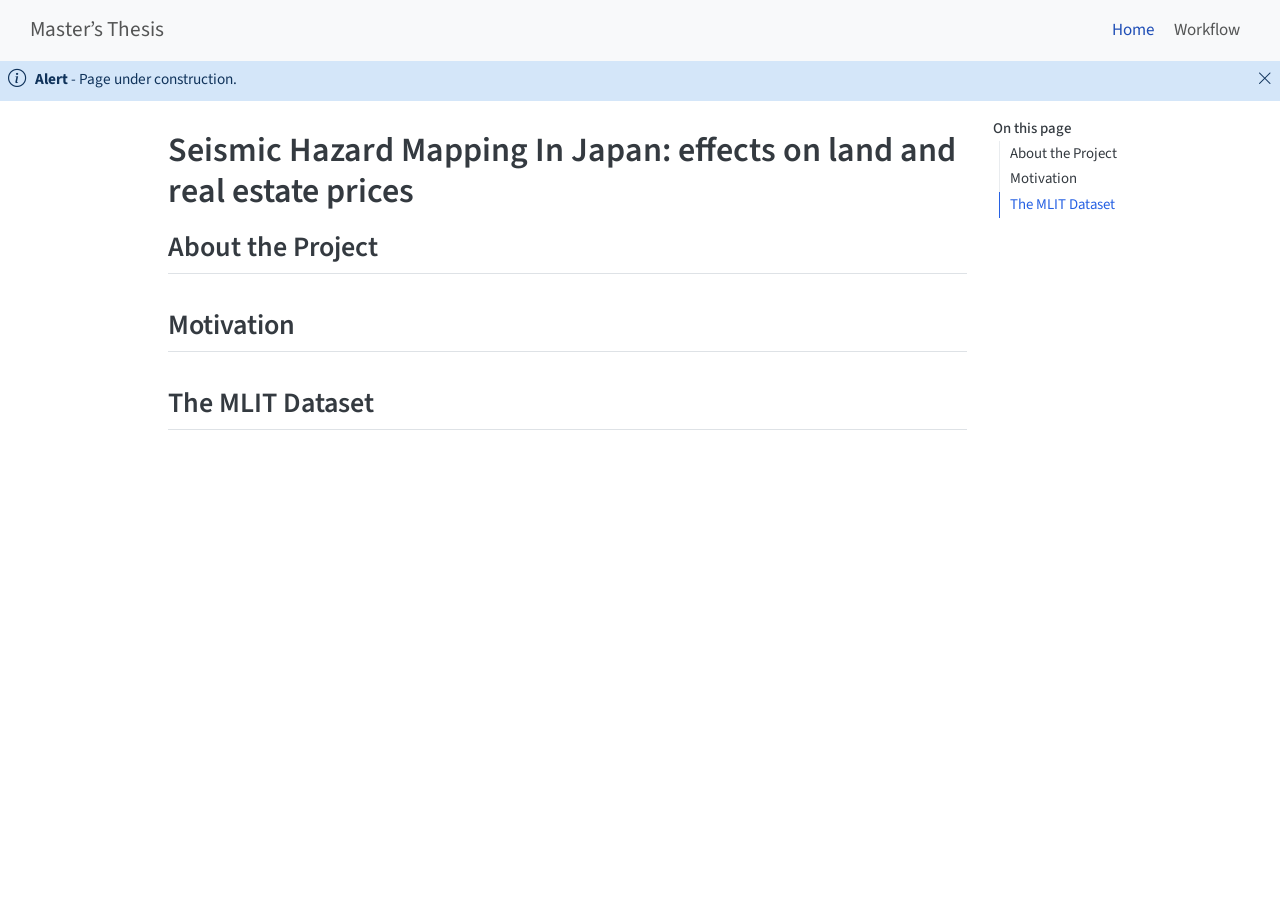
==== docs/index.html @ 81abc496 "Adding website content" ====
<!DOCTYPE html>
<html xmlns="http://www.w3.org/1999/xhtml" lang="en" xml:lang="en"><head>

<meta charset="utf-8">
<meta name="generator" content="quarto-1.8.26">

<meta name="viewport" content="width=device-width, initial-scale=1.0, user-scalable=yes">


<title>Seismic Hazard Mapping In Japan: effects on land and real estate prices – Master’s Thesis</title>
<style>
code{white-space: pre-wrap;}
span.smallcaps{font-variant: small-caps;}
div.columns{display: flex; gap: min(4vw, 1.5em);}
div.column{flex: auto; overflow-x: auto;}
div.hanging-indent{margin-left: 1.5em; text-indent: -1.5em;}
ul.task-list{list-style: none;}
ul.task-list li input[type="checkbox"] {
  width: 0.8em;
  margin: 0 0.8em 0.2em -1em; /* quarto-specific, see https://github.com/quarto-dev/quarto-cli/issues/4556 */ 
  vertical-align: middle;
}
</style>


<script src="site_libs/quarto-nav/quarto-nav.js"></script>
<script src="site_libs/quarto-nav/headroom.min.js"></script>
<script src="site_libs/clipboard/clipboard.min.js"></script>
<script src="site_libs/quarto-html/quarto.js" type="module"></script>
<script src="site_libs/quarto-html/tabsets/tabsets.js" type="module"></script>
<script src="site_libs/quarto-html/axe/axe-check.js" type="module"></script>
<script src="site_libs/quarto-html/popper.min.js"></script>
<script src="site_libs/quarto-html/tippy.umd.min.js"></script>
<script src="site_libs/quarto-html/anchor.min.js"></script>
<link href="site_libs/quarto-html/tippy.css" rel="stylesheet">
<link href="site_libs/quarto-html/quarto-syntax-highlighting-587c61ba64f3a5504c4d52d930310e48.css" rel="stylesheet" id="quarto-text-highlighting-styles">
<script src="site_libs/bootstrap/bootstrap.min.js"></script>
<link href="site_libs/bootstrap/bootstrap-icons.css" rel="stylesheet">
<link href="site_libs/bootstrap/bootstrap-5b4ad623e5705c0698d39aec6f10cf02.min.css" rel="stylesheet" append-hash="true" id="quarto-bootstrap" data-mode="light">
<script id="quarto-search-options" type="application/json">{
  "language": {
    "search-no-results-text": "No results",
    "search-matching-documents-text": "matching documents",
    "search-copy-link-title": "Copy link to search",
    "search-hide-matches-text": "Hide additional matches",
    "search-more-match-text": "more match in this document",
    "search-more-matches-text": "more matches in this document",
    "search-clear-button-title": "Clear",
    "search-text-placeholder": "",
    "search-detached-cancel-button-title": "Cancel",
    "search-submit-button-title": "Submit",
    "search-label": "Search"
  }
}</script>


<link rel="stylesheet" href="styles.css">
</head>

<body class="nav-fixed quarto-light">

<div id="quarto-search-results"></div>
  <header id="quarto-header" class="headroom fixed-top">
    <nav class="navbar navbar-expand-lg " data-bs-theme="dark">
      <div class="navbar-container container-fluid">
      <div class="navbar-brand-container mx-auto">
    <a class="navbar-brand" href="./index.html">
    <span class="navbar-title">Master’s Thesis</span>
    </a>
  </div>
          <button class="navbar-toggler" type="button" data-bs-toggle="collapse" data-bs-target="#navbarCollapse" aria-controls="navbarCollapse" role="menu" aria-expanded="false" aria-label="Toggle navigation" onclick="if (window.quartoToggleHeadroom) { window.quartoToggleHeadroom(); }">
  <span class="navbar-toggler-icon"></span>
</button>
          <div class="collapse navbar-collapse" id="navbarCollapse">
            <ul class="navbar-nav navbar-nav-scroll ms-auto">
  <li class="nav-item">
    <a class="nav-link active" href="./index.html" aria-current="page"> 
<span class="menu-text">Home</span></a>
  </li>  
  <li class="nav-item">
    <a class="nav-link" href="./workflow.html"> 
<span class="menu-text">Workflow</span></a>
  </li>  
</ul>
          </div> <!-- /navcollapse -->
            <div class="quarto-navbar-tools">
</div>
      </div> <!-- /container-fluid -->
    </nav>
  <div id="quarto-announcement" data-announcement-id="5572b11570aefa6fc94766cbb35c9c75" class="alert alert-primary hidden"><i class="bi bi-info-circle quarto-announcement-icon"></i><div class="quarto-announcement-content">
<p><strong>Alert</strong> - Page under construction.</p>
</div><i class="bi bi-x-lg quarto-announcement-action"></i></div>
</header>
<!-- content -->
<div id="quarto-content" class="quarto-container page-columns page-rows-contents page-layout-article page-navbar">
<!-- sidebar -->
<!-- margin-sidebar -->
    <div id="quarto-margin-sidebar" class="sidebar margin-sidebar">
        <nav id="TOC" role="doc-toc" class="toc-active">
    <h2 id="toc-title">On this page</h2>
   
  <ul>
  <li><a href="#about-the-project" id="toc-about-the-project" class="nav-link active" data-scroll-target="#about-the-project">About the Project</a></li>
  <li><a href="#motivation" id="toc-motivation" class="nav-link" data-scroll-target="#motivation">Motivation</a></li>
  <li><a href="#the-mlit-dataset" id="toc-the-mlit-dataset" class="nav-link" data-scroll-target="#the-mlit-dataset">The MLIT Dataset</a></li>
  </ul>
</nav>
    </div>
<!-- main -->
<main class="content" id="quarto-document-content">

<header id="title-block-header" class="quarto-title-block default">
<div class="quarto-title">
<h1 class="title">Seismic Hazard Mapping In Japan: effects on land and real estate prices</h1>
</div>



<div class="quarto-title-meta">

    
  
    
  </div>
  


</header>


<section id="about-the-project" class="level2">
<h2 class="anchored" data-anchor-id="about-the-project">About the Project</h2>
</section>
<section id="motivation" class="level2">
<h2 class="anchored" data-anchor-id="motivation">Motivation</h2>
</section>
<section id="the-mlit-dataset" class="level2">
<h2 class="anchored" data-anchor-id="the-mlit-dataset">The MLIT Dataset</h2>


</section>

</main> <!-- /main -->
<script id="quarto-html-after-body" type="application/javascript">
  window.document.addEventListener("DOMContentLoaded", function (event) {
    const icon = "";
    const anchorJS = new window.AnchorJS();
    anchorJS.options = {
      placement: 'right',
      icon: icon
    };
    anchorJS.add('.anchored');
    const isCodeAnnotation = (el) => {
      for (const clz of el.classList) {
        if (clz.startsWith('code-annotation-')) {                     
          return true;
        }
      }
      return false;
    }
    const onCopySuccess = function(e) {
      // button target
      const button = e.trigger;
      // don't keep focus
      button.blur();
      // flash "checked"
      button.classList.add('code-copy-button-checked');
      var currentTitle = button.getAttribute("title");
      button.setAttribute("title", "Copied!");
      let tooltip;
      if (window.bootstrap) {
        button.setAttribute("data-bs-toggle", "tooltip");
        button.setAttribute("data-bs-placement", "left");
        button.setAttribute("data-bs-title", "Copied!");
        tooltip = new bootstrap.Tooltip(button, 
          { trigger: "manual", 
            customClass: "code-copy-button-tooltip",
            offset: [0, -8]});
        tooltip.show();    
      }
      setTimeout(function() {
        if (tooltip) {
          tooltip.hide();
          button.removeAttribute("data-bs-title");
          button.removeAttribute("data-bs-toggle");
          button.removeAttribute("data-bs-placement");
        }
        button.setAttribute("title", currentTitle);
        button.classList.remove('code-copy-button-checked');
      }, 1000);
      // clear code selection
      e.clearSelection();
    }
    const getTextToCopy = function(trigger) {
      const outerScaffold = trigger.parentElement.cloneNode(true);
      const codeEl = outerScaffold.querySelector('code');
      for (const childEl of codeEl.children) {
        if (isCodeAnnotation(childEl)) {
          childEl.remove();
        }
      }
      return codeEl.innerText;
    }
    const clipboard = new window.ClipboardJS('.code-copy-button:not([data-in-quarto-modal])', {
      text: getTextToCopy
    });
    clipboard.on('success', onCopySuccess);
    if (window.document.getElementById('quarto-embedded-source-code-modal')) {
      const clipboardModal = new window.ClipboardJS('.code-copy-button[data-in-quarto-modal]', {
        text: getTextToCopy,
        container: window.document.getElementById('quarto-embedded-source-code-modal')
      });
      clipboardModal.on('success', onCopySuccess);
    }
      var localhostRegex = new RegExp(/^(?:http|https):\/\/localhost\:?[0-9]*\//);
      var mailtoRegex = new RegExp(/^mailto:/);
        var filterRegex = new RegExp("https:\/\/anthonyrocher\.github\.io\/master_thesis");
      var isInternal = (href) => {
          return filterRegex.test(href) || localhostRegex.test(href) || mailtoRegex.test(href);
      }
      // Inspect non-navigation links and adorn them if external
     var links = window.document.querySelectorAll('a[href]:not(.nav-link):not(.navbar-brand):not(.toc-action):not(.sidebar-link):not(.sidebar-item-toggle):not(.pagination-link):not(.no-external):not([aria-hidden]):not(.dropdown-item):not(.quarto-navigation-tool):not(.about-link)');
      for (var i=0; i<links.length; i++) {
        const link = links[i];
        if (!isInternal(link.href)) {
          // undo the damage that might have been done by quarto-nav.js in the case of
          // links that we want to consider external
          if (link.dataset.originalHref !== undefined) {
            link.href = link.dataset.originalHref;
          }
        }
      }
    function tippyHover(el, contentFn, onTriggerFn, onUntriggerFn) {
      const config = {
        allowHTML: true,
        maxWidth: 500,
        delay: 100,
        arrow: false,
        appendTo: function(el) {
            return el.parentElement;
        },
        interactive: true,
        interactiveBorder: 10,
        theme: 'quarto',
        placement: 'bottom-start',
      };
      if (contentFn) {
        config.content = contentFn;
      }
      if (onTriggerFn) {
        config.onTrigger = onTriggerFn;
      }
      if (onUntriggerFn) {
        config.onUntrigger = onUntriggerFn;
      }
      window.tippy(el, config); 
    }
    const noterefs = window.document.querySelectorAll('a[role="doc-noteref"]');
    for (var i=0; i<noterefs.length; i++) {
      const ref = noterefs[i];
      tippyHover(ref, function() {
        // use id or data attribute instead here
        let href = ref.getAttribute('data-footnote-href') || ref.getAttribute('href');
        try { href = new URL(href).hash; } catch {}
        const id = href.replace(/^#\/?/, "");
        const note = window.document.getElementById(id);
        if (note) {
          return note.innerHTML;
        } else {
          return "";
        }
      });
    }
    const xrefs = window.document.querySelectorAll('a.quarto-xref');
    const processXRef = (id, note) => {
      // Strip column container classes
      const stripColumnClz = (el) => {
        el.classList.remove("page-full", "page-columns");
        if (el.children) {
          for (const child of el.children) {
            stripColumnClz(child);
          }
        }
      }
      stripColumnClz(note)
      if (id === null || id.startsWith('sec-')) {
        // Special case sections, only their first couple elements
        const container = document.createElement("div");
        if (note.children && note.children.length > 2) {
          container.appendChild(note.children[0].cloneNode(true));
          for (let i = 1; i < note.children.length; i++) {
            const child = note.children[i];
            if (child.tagName === "P" && child.innerText === "") {
              continue;
            } else {
              container.appendChild(child.cloneNode(true));
              break;
            }
          }
          if (window.Quarto?.typesetMath) {
            window.Quarto.typesetMath(container);
          }
          return container.innerHTML
        } else {
          if (window.Quarto?.typesetMath) {
            window.Quarto.typesetMath(note);
          }
          return note.innerHTML;
        }
      } else {
        // Remove any anchor links if they are present
        const anchorLink = note.querySelector('a.anchorjs-link');
        if (anchorLink) {
          anchorLink.remove();
        }
        if (window.Quarto?.typesetMath) {
          window.Quarto.typesetMath(note);
        }
        if (note.classList.contains("callout")) {
          return note.outerHTML;
        } else {
          return note.innerHTML;
        }
      }
    }
    for (var i=0; i<xrefs.length; i++) {
      const xref = xrefs[i];
      tippyHover(xref, undefined, function(instance) {
        instance.disable();
        let url = xref.getAttribute('href');
        let hash = undefined; 
        if (url.startsWith('#')) {
          hash = url;
        } else {
          try { hash = new URL(url).hash; } catch {}
        }
        if (hash) {
          const id = hash.replace(/^#\/?/, "");
          const note = window.document.getElementById(id);
          if (note !== null) {
            try {
              const html = processXRef(id, note.cloneNode(true));
              instance.setContent(html);
            } finally {
              instance.enable();
              instance.show();
            }
          } else {
            // See if we can fetch this
            fetch(url.split('#')[0])
            .then(res => res.text())
            .then(html => {
              const parser = new DOMParser();
              const htmlDoc = parser.parseFromString(html, "text/html");
              const note = htmlDoc.getElementById(id);
              if (note !== null) {
                const html = processXRef(id, note);
                instance.setContent(html);
              } 
            }).finally(() => {
              instance.enable();
              instance.show();
            });
          }
        } else {
          // See if we can fetch a full url (with no hash to target)
          // This is a special case and we should probably do some content thinning / targeting
          fetch(url)
          .then(res => res.text())
          .then(html => {
            const parser = new DOMParser();
            const htmlDoc = parser.parseFromString(html, "text/html");
            const note = htmlDoc.querySelector('main.content');
            if (note !== null) {
              // This should only happen for chapter cross references
              // (since there is no id in the URL)
              // remove the first header
              if (note.children.length > 0 && note.children[0].tagName === "HEADER") {
                note.children[0].remove();
              }
              const html = processXRef(null, note);
              instance.setContent(html);
            } 
          }).finally(() => {
            instance.enable();
            instance.show();
          });
        }
      }, function(instance) {
      });
    }
        let selectedAnnoteEl;
        const selectorForAnnotation = ( cell, annotation) => {
          let cellAttr = 'data-code-cell="' + cell + '"';
          let lineAttr = 'data-code-annotation="' +  annotation + '"';
          const selector = 'span[' + cellAttr + '][' + lineAttr + ']';
          return selector;
        }
        const selectCodeLines = (annoteEl) => {
          const doc = window.document;
          const targetCell = annoteEl.getAttribute("data-target-cell");
          const targetAnnotation = annoteEl.getAttribute("data-target-annotation");
          const annoteSpan = window.document.querySelector(selectorForAnnotation(targetCell, targetAnnotation));
          const lines = annoteSpan.getAttribute("data-code-lines").split(",");
          const lineIds = lines.map((line) => {
            return targetCell + "-" + line;
          })
          let top = null;
          let height = null;
          let parent = null;
          if (lineIds.length > 0) {
              //compute the position of the single el (top and bottom and make a div)
              const el = window.document.getElementById(lineIds[0]);
              top = el.offsetTop;
              height = el.offsetHeight;
              parent = el.parentElement.parentElement;
            if (lineIds.length > 1) {
              const lastEl = window.document.getElementById(lineIds[lineIds.length - 1]);
              const bottom = lastEl.offsetTop + lastEl.offsetHeight;
              height = bottom - top;
            }
            if (top !== null && height !== null && parent !== null) {
              // cook up a div (if necessary) and position it 
              let div = window.document.getElementById("code-annotation-line-highlight");
              if (div === null) {
                div = window.document.createElement("div");
                div.setAttribute("id", "code-annotation-line-highlight");
                div.style.position = 'absolute';
                parent.appendChild(div);
              }
              div.style.top = top - 2 + "px";
              div.style.height = height + 4 + "px";
              div.style.left = 0;
              let gutterDiv = window.document.getElementById("code-annotation-line-highlight-gutter");
              if (gutterDiv === null) {
                gutterDiv = window.document.createElement("div");
                gutterDiv.setAttribute("id", "code-annotation-line-highlight-gutter");
                gutterDiv.style.position = 'absolute';
                const codeCell = window.document.getElementById(targetCell);
                const gutter = codeCell.querySelector('.code-annotation-gutter');
                gutter.appendChild(gutterDiv);
              }
              gutterDiv.style.top = top - 2 + "px";
              gutterDiv.style.height = height + 4 + "px";
            }
            selectedAnnoteEl = annoteEl;
          }
        };
        const unselectCodeLines = () => {
          const elementsIds = ["code-annotation-line-highlight", "code-annotation-line-highlight-gutter"];
          elementsIds.forEach((elId) => {
            const div = window.document.getElementById(elId);
            if (div) {
              div.remove();
            }
          });
          selectedAnnoteEl = undefined;
        };
          // Handle positioning of the toggle
      window.addEventListener(
        "resize",
        throttle(() => {
          elRect = undefined;
          if (selectedAnnoteEl) {
            selectCodeLines(selectedAnnoteEl);
          }
        }, 10)
      );
      function throttle(fn, ms) {
      let throttle = false;
      let timer;
        return (...args) => {
          if(!throttle) { // first call gets through
              fn.apply(this, args);
              throttle = true;
          } else { // all the others get throttled
              if(timer) clearTimeout(timer); // cancel #2
              timer = setTimeout(() => {
                fn.apply(this, args);
                timer = throttle = false;
              }, ms);
          }
        };
      }
        // Attach click handler to the DT
        const annoteDls = window.document.querySelectorAll('dt[data-target-cell]');
        for (const annoteDlNode of annoteDls) {
          annoteDlNode.addEventListener('click', (event) => {
            const clickedEl = event.target;
            if (clickedEl !== selectedAnnoteEl) {
              unselectCodeLines();
              const activeEl = window.document.querySelector('dt[data-target-cell].code-annotation-active');
              if (activeEl) {
                activeEl.classList.remove('code-annotation-active');
              }
              selectCodeLines(clickedEl);
              clickedEl.classList.add('code-annotation-active');
            } else {
              // Unselect the line
              unselectCodeLines();
              clickedEl.classList.remove('code-annotation-active');
            }
          });
        }
    const findCites = (el) => {
      const parentEl = el.parentElement;
      if (parentEl) {
        const cites = parentEl.dataset.cites;
        if (cites) {
          return {
            el,
            cites: cites.split(' ')
          };
        } else {
          return findCites(el.parentElement)
        }
      } else {
        return undefined;
      }
    };
    var bibliorefs = window.document.querySelectorAll('a[role="doc-biblioref"]');
    for (var i=0; i<bibliorefs.length; i++) {
      const ref = bibliorefs[i];
      const citeInfo = findCites(ref);
      if (citeInfo) {
        tippyHover(citeInfo.el, function() {
          var popup = window.document.createElement('div');
          citeInfo.cites.forEach(function(cite) {
            var citeDiv = window.document.createElement('div');
            citeDiv.classList.add('hanging-indent');
            citeDiv.classList.add('csl-entry');
            var biblioDiv = window.document.getElementById('ref-' + cite);
            if (biblioDiv) {
              citeDiv.innerHTML = biblioDiv.innerHTML;
            }
            popup.appendChild(citeDiv);
          });
          return popup.innerHTML;
        });
      }
    }
  });
  </script>
</div> <!-- /content -->




</body></html>
---- docs/site_libs/quarto-html/tippy.css ----
.tippy-box[data-animation=fade][data-state=hidden]{opacity:0}[data-tippy-root]{max-width:calc(100vw - 10px)}.tippy-box{position:relative;background-color:#333;color:#fff;border-radius:4px;font-size:14px;line-height:1.4;white-space:normal;outline:0;transition-property:transform,visibility,opacity}.tippy-box[data-placement^=top]>.tippy-arrow{bottom:0}.tippy-box[data-placement^=top]>.tippy-arrow:before{bottom:-7px;left:0;border-width:8px 8px 0;border-top-color:initial;transform-origin:center top}.tippy-box[data-placement^=bottom]>.tippy-arrow{top:0}.tippy-box[data-placement^=bottom]>.tippy-arrow:before{top:-7px;left:0;border-width:0 8px 8px;border-bottom-color:initial;transform-origin:center bottom}.tippy-box[data-placement^=left]>.tippy-arrow{right:0}.tippy-box[data-placement^=left]>.tippy-arrow:before{border-width:8px 0 8px 8px;border-left-color:initial;right:-7px;transform-origin:center left}.tippy-box[data-placement^=right]>.tippy-arrow{left:0}.tippy-box[data-placement^=right]>.tippy-arrow:before{left:-7px;border-width:8px 8px 8px 0;border-right-color:initial;transform-origin:center right}.tippy-box[data-inertia][data-state=visible]{transition-timing-function:cubic-bezier(.54,1.5,.38,1.11)}.tippy-arrow{width:16px;height:16px;color:#333}.tippy-arrow:before{content:"";position:absolute;border-color:transparent;border-style:solid}.tippy-content{position:relative;padding:5px 9px;z-index:1}
---- docs/site_libs/quarto-html/quarto-syntax-highlighting-587c61ba64f3a5504c4d52d930310e48.css ----
/* quarto syntax highlight colors */
:root {
  --quarto-hl-ot-color: #003B4F;
  --quarto-hl-at-color: #657422;
  --quarto-hl-ss-color: #20794D;
  --quarto-hl-an-color: #5E5E5E;
  --quarto-hl-fu-color: #4758AB;
  --quarto-hl-st-color: #20794D;
  --quarto-hl-cf-color: #003B4F;
  --quarto-hl-op-color: #5E5E5E;
  --quarto-hl-er-color: #AD0000;
  --quarto-hl-bn-color: #AD0000;
  --quarto-hl-al-color: #AD0000;
  --quarto-hl-va-color: #111111;
  --quarto-hl-bu-color: inherit;
  --quarto-hl-ex-color: inherit;
  --quarto-hl-pp-color: #AD0000;
  --quarto-hl-in-color: #5E5E5E;
  --quarto-hl-vs-color: #20794D;
  --quarto-hl-wa-color: #5E5E5E;
  --quarto-hl-do-color: #5E5E5E;
  --quarto-hl-im-color: #00769E;
  --quarto-hl-ch-color: #20794D;
  --quarto-hl-dt-color: #AD0000;
  --quarto-hl-fl-color: #AD0000;
  --quarto-hl-co-color: #5E5E5E;
  --quarto-hl-cv-color: #5E5E5E;
  --quarto-hl-cn-color: #8f5902;
  --quarto-hl-sc-color: #5E5E5E;
  --quarto-hl-dv-color: #AD0000;
  --quarto-hl-kw-color: #003B4F;
}

/* other quarto variables */
:root {
  --quarto-font-monospace: SFMono-Regular, Menlo, Monaco, Consolas, "Liberation Mono", "Courier New", monospace;
}

/* syntax highlight based on Pandoc's rules */
pre > code.sourceCode > span {
  color: #003B4F;
}

code.sourceCode > span {
  color: #003B4F;
}

div.sourceCode,
div.sourceCode pre.sourceCode {
  color: #003B4F;
}

/* Normal */
code span {
  color: #003B4F;
}

/* Alert */
code span.al {
  color: #AD0000;
  font-style: inherit;
}

/* Annotation */
code span.an {
  color: #5E5E5E;
  font-style: inherit;
}

/* Attribute */
code span.at {
  color: #657422;
  font-style: inherit;
}

/* BaseN */
code span.bn {
  color: #AD0000;
  font-style: inherit;
}

/* BuiltIn */
code span.bu {
  font-style: inherit;
}

/* ControlFlow */
code span.cf {
  color: #003B4F;
  font-weight: bold;
  font-style: inherit;
}

/* Char */
code span.ch {
  color: #20794D;
  font-style: inherit;
}

/* Constant */
code span.cn {
  color: #8f5902;
  font-style: inherit;
}

/* Comment */
code span.co {
  color: #5E5E5E;
  font-style: inherit;
}

/* CommentVar */
code span.cv {
  color: #5E5E5E;
  font-style: italic;
}

/* Documentation */
code span.do {
  color: #5E5E5E;
  font-style: italic;
}

/* DataType */
code span.dt {
  color: #AD0000;
  font-style: inherit;
}

/* DecVal */
code span.dv {
  color: #AD0000;
  font-style: inherit;
}

/* Error */
code span.er {
  color: #AD0000;
  font-style: inherit;
}

/* Extension */
code span.ex {
  font-style: inherit;
}

/* Float */
code span.fl {
  color: #AD0000;
  font-style: inherit;
}

/* Function */
code span.fu {
  color: #4758AB;
  font-style: inherit;
}

/* Import */
code span.im {
  color: #00769E;
  font-style: inherit;
}

/* Information */
code span.in {
  color: #5E5E5E;
  font-style: inherit;
}

/* Keyword */
code span.kw {
  color: #003B4F;
  font-weight: bold;
  font-style: inherit;
}

/* Operator */
code span.op {
  color: #5E5E5E;
  font-style: inherit;
}

/* Other */
code span.ot {
  color: #003B4F;
  font-style: inherit;
}

/* Preprocessor */
code span.pp {
  color: #AD0000;
  font-style: inherit;
}

/* SpecialChar */
code span.sc {
  color: #5E5E5E;
  font-style: inherit;
}

/* SpecialString */
code span.ss {
  color: #20794D;
  font-style: inherit;
}

/* String */
code span.st {
  color: #20794D;
  font-style: inherit;
}

/* Variable */
code span.va {
  color: #111111;
  font-style: inherit;
}

/* VerbatimString */
code span.vs {
  color: #20794D;
  font-style: inherit;
}

/* Warning */
code span.wa {
  color: #5E5E5E;
  font-style: italic;
}

.prevent-inlining {
  content: "</";
}

/*# sourceMappingURL=2dce1cc6c82594539e1579de68416b47.css.map */
---- docs/styles.css ----
.alert {
  text-align: center;
}
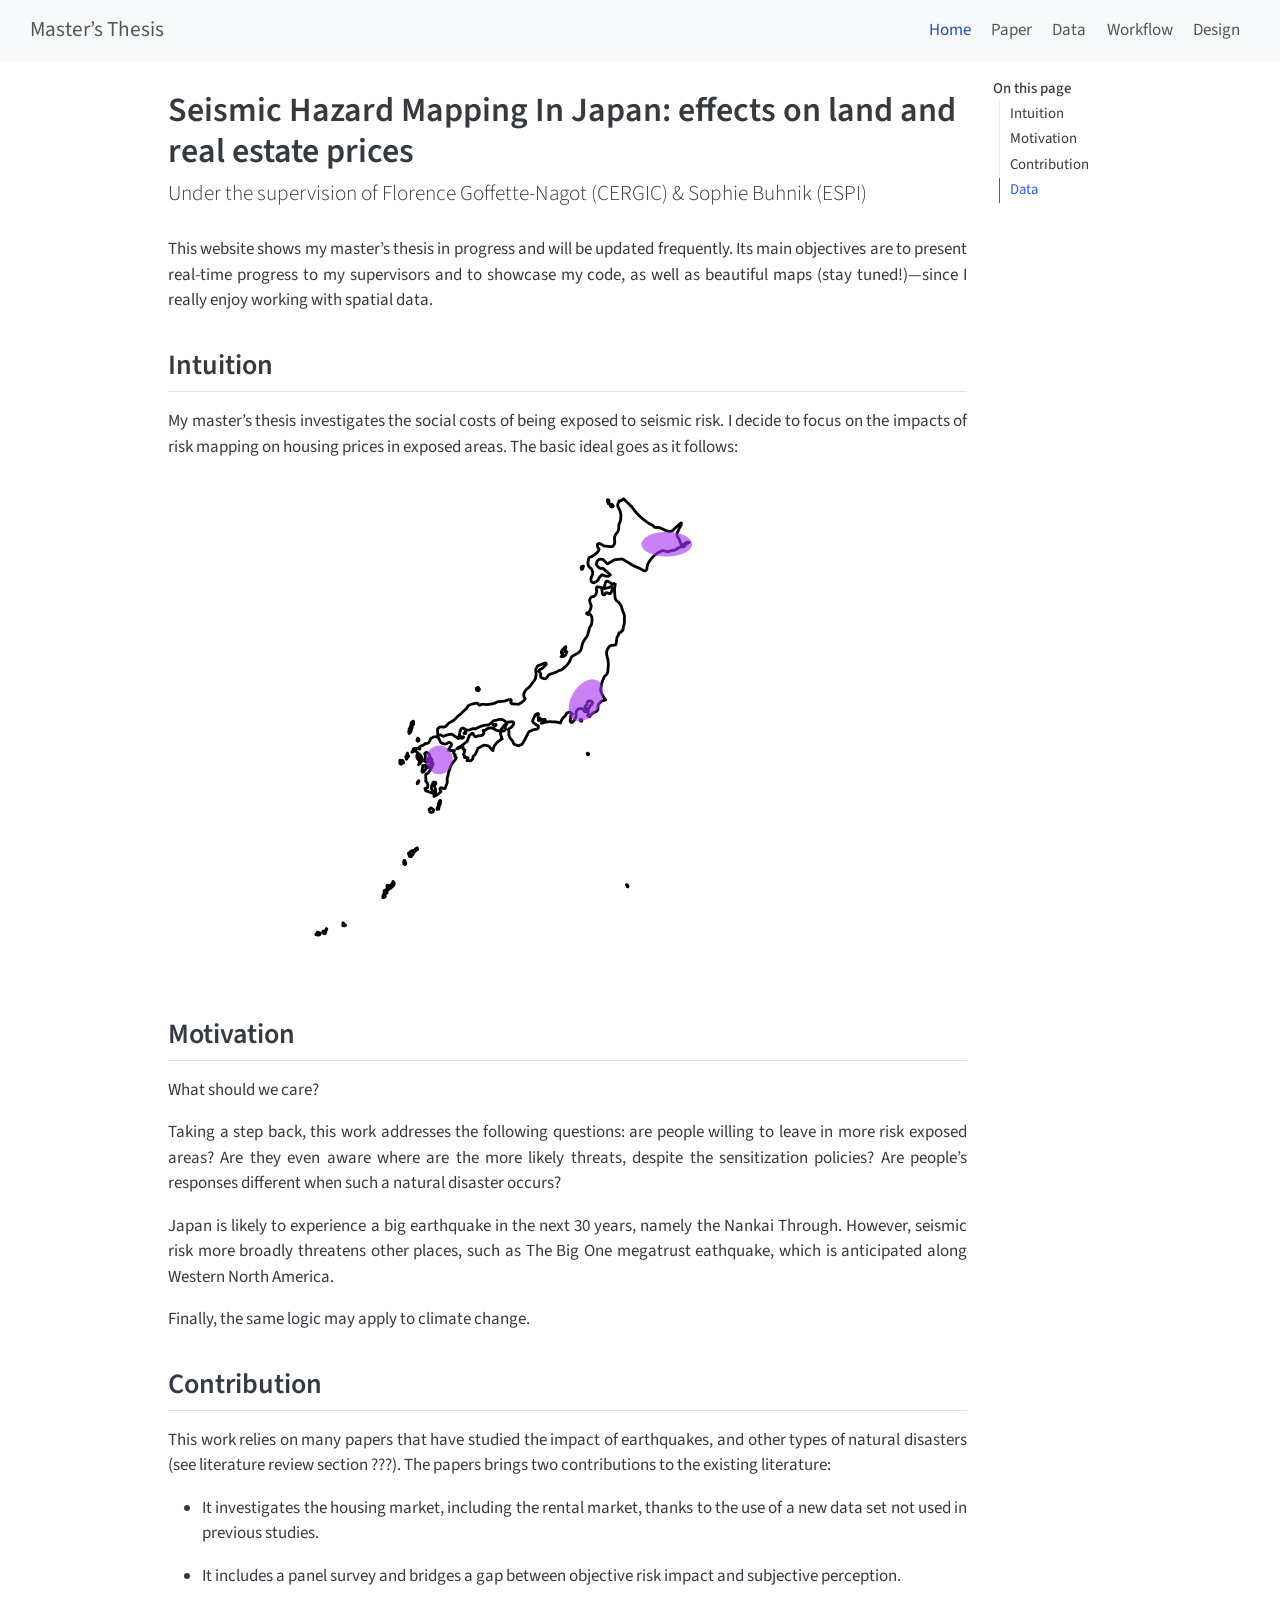
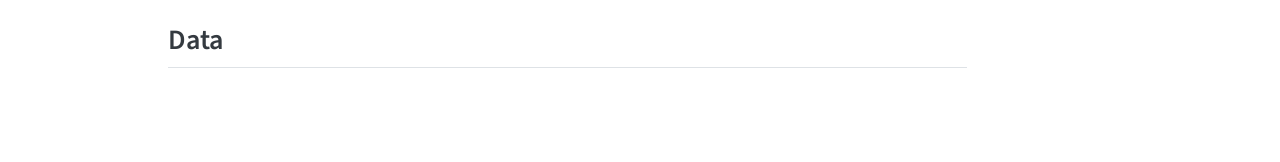
==== commit 01c18c74: "new stuff" ====
--- a/docs/index.html
+++ b/docs/index.html
@@ -78,8 +78,20 @@
 <span class="menu-text">Home</span></a>
   </li>  
   <li class="nav-item">
+    <a class="nav-link" href="./paper.html"> 
+<span class="menu-text">Paper</span></a>
+  </li>  
+  <li class="nav-item">
+    <a class="nav-link" href="./data.html"> 
+<span class="menu-text">Data</span></a>
+  </li>  
+  <li class="nav-item">
     <a class="nav-link" href="./workflow.html"> 
 <span class="menu-text">Workflow</span></a>
+  </li>  
+  <li class="nav-item">
+    <a class="nav-link" href="./design.html"> 
+<span class="menu-text">Design</span></a>
   </li>  
 </ul>
           </div> <!-- /navcollapse -->
@@ -87,9 +99,6 @@
 </div>
       </div> <!-- /container-fluid -->
     </nav>
-  <div id="quarto-announcement" data-announcement-id="5572b11570aefa6fc94766cbb35c9c75" class="alert alert-primary hidden"><i class="bi bi-info-circle quarto-announcement-icon"></i><div class="quarto-announcement-content">
-<p><strong>Alert</strong> - Page under construction.</p>
-</div><i class="bi bi-x-lg quarto-announcement-action"></i></div>
 </header>
 <!-- content -->
 <div id="quarto-content" class="quarto-container page-columns page-rows-contents page-layout-article page-navbar">
@@ -100,9 +109,10 @@
     <h2 id="toc-title">On this page</h2>
    
   <ul>
-  <li><a href="#about-the-project" id="toc-about-the-project" class="nav-link active" data-scroll-target="#about-the-project">About the Project</a></li>
+  <li><a href="#intuition" id="toc-intuition" class="nav-link active" data-scroll-target="#intuition">Intuition</a></li>
   <li><a href="#motivation" id="toc-motivation" class="nav-link" data-scroll-target="#motivation">Motivation</a></li>
-  <li><a href="#the-mlit-dataset" id="toc-the-mlit-dataset" class="nav-link" data-scroll-target="#the-mlit-dataset">The MLIT Dataset</a></li>
+  <li><a href="#contribution" id="toc-contribution" class="nav-link" data-scroll-target="#contribution">Contribution</a></li>
+  <li><a href="#data" id="toc-data" class="nav-link" data-scroll-target="#data">Data</a></li>
   </ul>
 </nav>
     </div>
@@ -112,6 +122,7 @@
 <header id="title-block-header" class="quarto-title-block default">
 <div class="quarto-title">
 <h1 class="title">Seismic Hazard Mapping In Japan: effects on land and real estate prices</h1>
+<p class="subtitle lead">Under the supervision of Florence Goffette-Nagot (CERGIC) &amp; Sophie Buhnik (ESPI)</p>
 </div>
 
 
@@ -128,14 +139,37 @@
 </header>
 
 
-<section id="about-the-project" class="level2">
-<h2 class="anchored" data-anchor-id="about-the-project">About the Project</h2>
+<p>This website shows my master’s thesis in progress and will be updated frequently. Its main objectives are to present real-time progress to my supervisors and to showcase my code, as well as beautiful maps (stay tuned!)—since I really enjoy working with spatial data.</p>
+<section id="intuition" class="level2">
+<h2 class="anchored" data-anchor-id="intuition">Intuition</h2>
+<p>My master’s thesis investigates the social costs of being exposed to seismic risk. I decide to focus on the impacts of risk mapping on housing prices in exposed areas. The basic ideal goes as it follows:</p>
+<div class="cell">
+<div class="cell-output-display">
+<div>
+<figure class="figure">
+<p><img src="index_files/figure-html/unnamed-chunk-1-1.png" class="img-fluid figure-img" width="672"></p>
+</figure>
+</div>
+</div>
+</div>
 </section>
 <section id="motivation" class="level2">
 <h2 class="anchored" data-anchor-id="motivation">Motivation</h2>
+<p>What should we care?</p>
+<p>Taking a step back, this work addresses the following questions: are people willing to leave in more risk exposed areas? Are they even aware where are the more likely threats, despite the sensitization policies? Are people’s responses different when such a natural disaster occurs?</p>
+<p>Japan is likely to experience a big earthquake in the next 30 years, namely the Nankai Through. However, seismic risk more broadly threatens other places, such as The Big One megatrust eathquake, which is anticipated along Western North America.</p>
+<p>Finally, the same logic may apply to climate change.</p>
 </section>
-<section id="the-mlit-dataset" class="level2">
-<h2 class="anchored" data-anchor-id="the-mlit-dataset">The MLIT Dataset</h2>
+<section id="contribution" class="level2">
+<h2 class="anchored" data-anchor-id="contribution">Contribution</h2>
+<p>This work relies on many papers that have studied the impact of earthquakes, and other types of natural disasters (see literature review section ???). The papers brings two contributions to the existing literature:</p>
+<ul>
+<li><p>It investigates the housing market, including the rental market, thanks to the use of a new data set not used in previous studies.</p></li>
+<li><p>It includes a panel survey and bridges a gap between objective risk impact and subjective perception.</p></li>
+</ul>
+</section>
+<section id="data" class="level2">
+<h2 class="anchored" data-anchor-id="data">Data</h2>
 
 
 </section>
@@ -214,7 +248,7 @@
     }
       var localhostRegex = new RegExp(/^(?:http|https):\/\/localhost\:?[0-9]*\//);
       var mailtoRegex = new RegExp(/^mailto:/);
-        var filterRegex = new RegExp("https:\/\/anthonyrocher\.github\.io\/master_thesis");
+        var filterRegex = new RegExp("https:\/\/anthonyrocher\.github\.io\/Master-s-Thesis-Website");
       var isInternal = (href) => {
           return filterRegex.test(href) || localhostRegex.test(href) || mailtoRegex.test(href);
       }
--- a/docs/styles.css
+++ b/docs/styles.css
@@ -1,3 +1,7 @@
+p {
+  text-align: justify
+}
+
 .alert {
   text-align: center;
 }
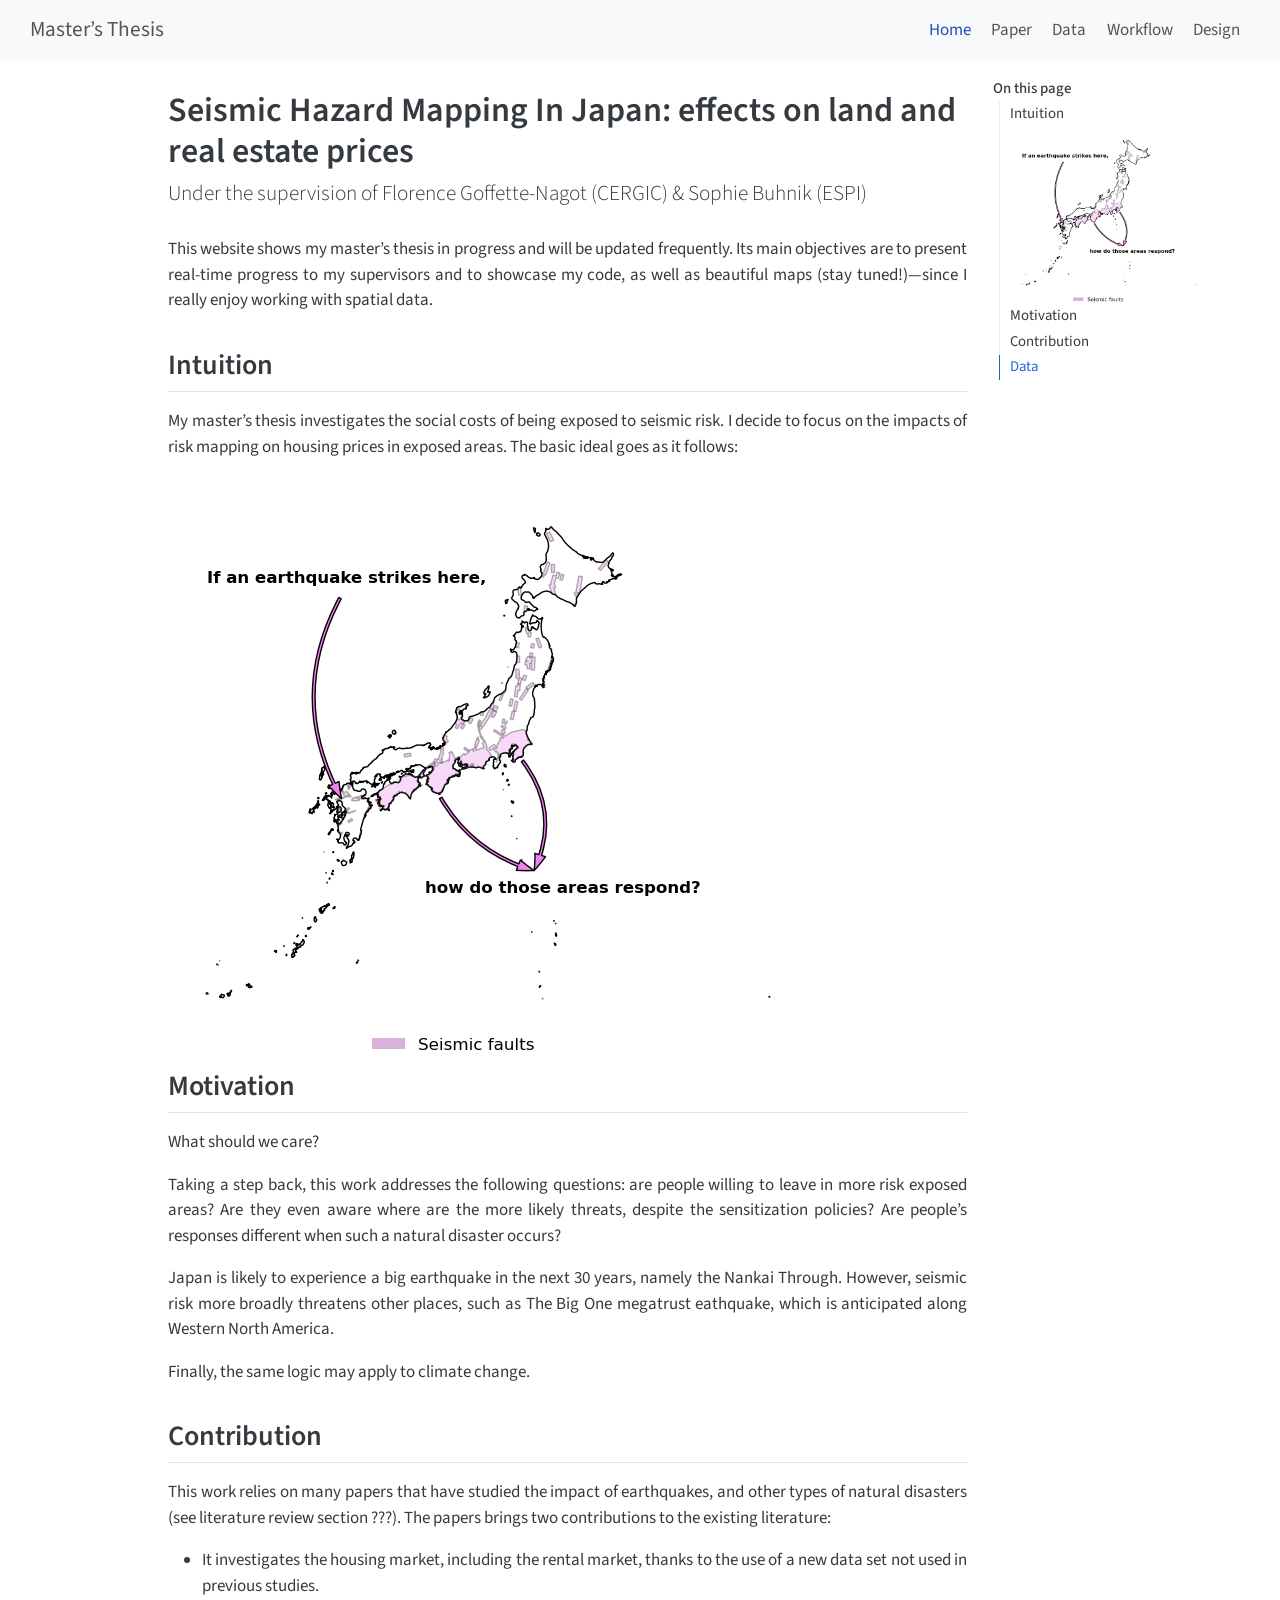
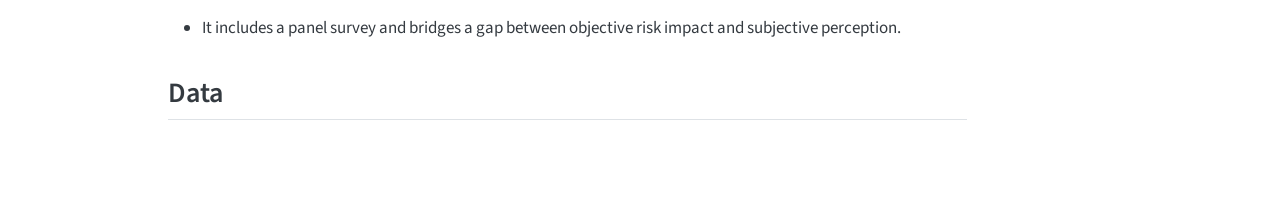
==== commit 50ea1417: "new map" ====
--- a/docs/index.html
+++ b/docs/index.html
@@ -110,7 +110,7 @@
    
   <ul>
   <li><a href="#intuition" id="toc-intuition" class="nav-link active" data-scroll-target="#intuition">Intuition</a></li>
-  <li><a href="#motivation" id="toc-motivation" class="nav-link" data-scroll-target="#motivation">Motivation</a></li>
+  <li><a href="#motivation" id="toc-motivation" class="nav-link" data-scroll-target="#motivation"><img src="images/pshm_2016_within_simplified.png" class="img-fluid">Motivation</a></li>
   <li><a href="#contribution" id="toc-contribution" class="nav-link" data-scroll-target="#contribution">Contribution</a></li>
   <li><a href="#data" id="toc-data" class="nav-link" data-scroll-target="#data">Data</a></li>
   </ul>
@@ -143,18 +143,9 @@
 <section id="intuition" class="level2">
 <h2 class="anchored" data-anchor-id="intuition">Intuition</h2>
 <p>My master’s thesis investigates the social costs of being exposed to seismic risk. I decide to focus on the impacts of risk mapping on housing prices in exposed areas. The basic ideal goes as it follows:</p>
-<div class="cell">
-<div class="cell-output-display">
-<div>
-<figure class="figure">
-<p><img src="index_files/figure-html/unnamed-chunk-1-1.png" class="img-fluid figure-img" width="672"></p>
-</figure>
-</div>
-</div>
-</div>
 </section>
 <section id="motivation" class="level2">
-<h2 class="anchored" data-anchor-id="motivation">Motivation</h2>
+<h2 class="anchored" data-anchor-id="motivation"><img src="images/pshm_2016_within_simplified.png" class="img-fluid">Motivation</h2>
 <p>What should we care?</p>
 <p>Taking a step back, this work addresses the following questions: are people willing to leave in more risk exposed areas? Are they even aware where are the more likely threats, despite the sensitization policies? Are people’s responses different when such a natural disaster occurs?</p>
 <p>Japan is likely to experience a big earthquake in the next 30 years, namely the Nankai Through. However, seismic risk more broadly threatens other places, such as The Big One megatrust eathquake, which is anticipated along Western North America.</p>
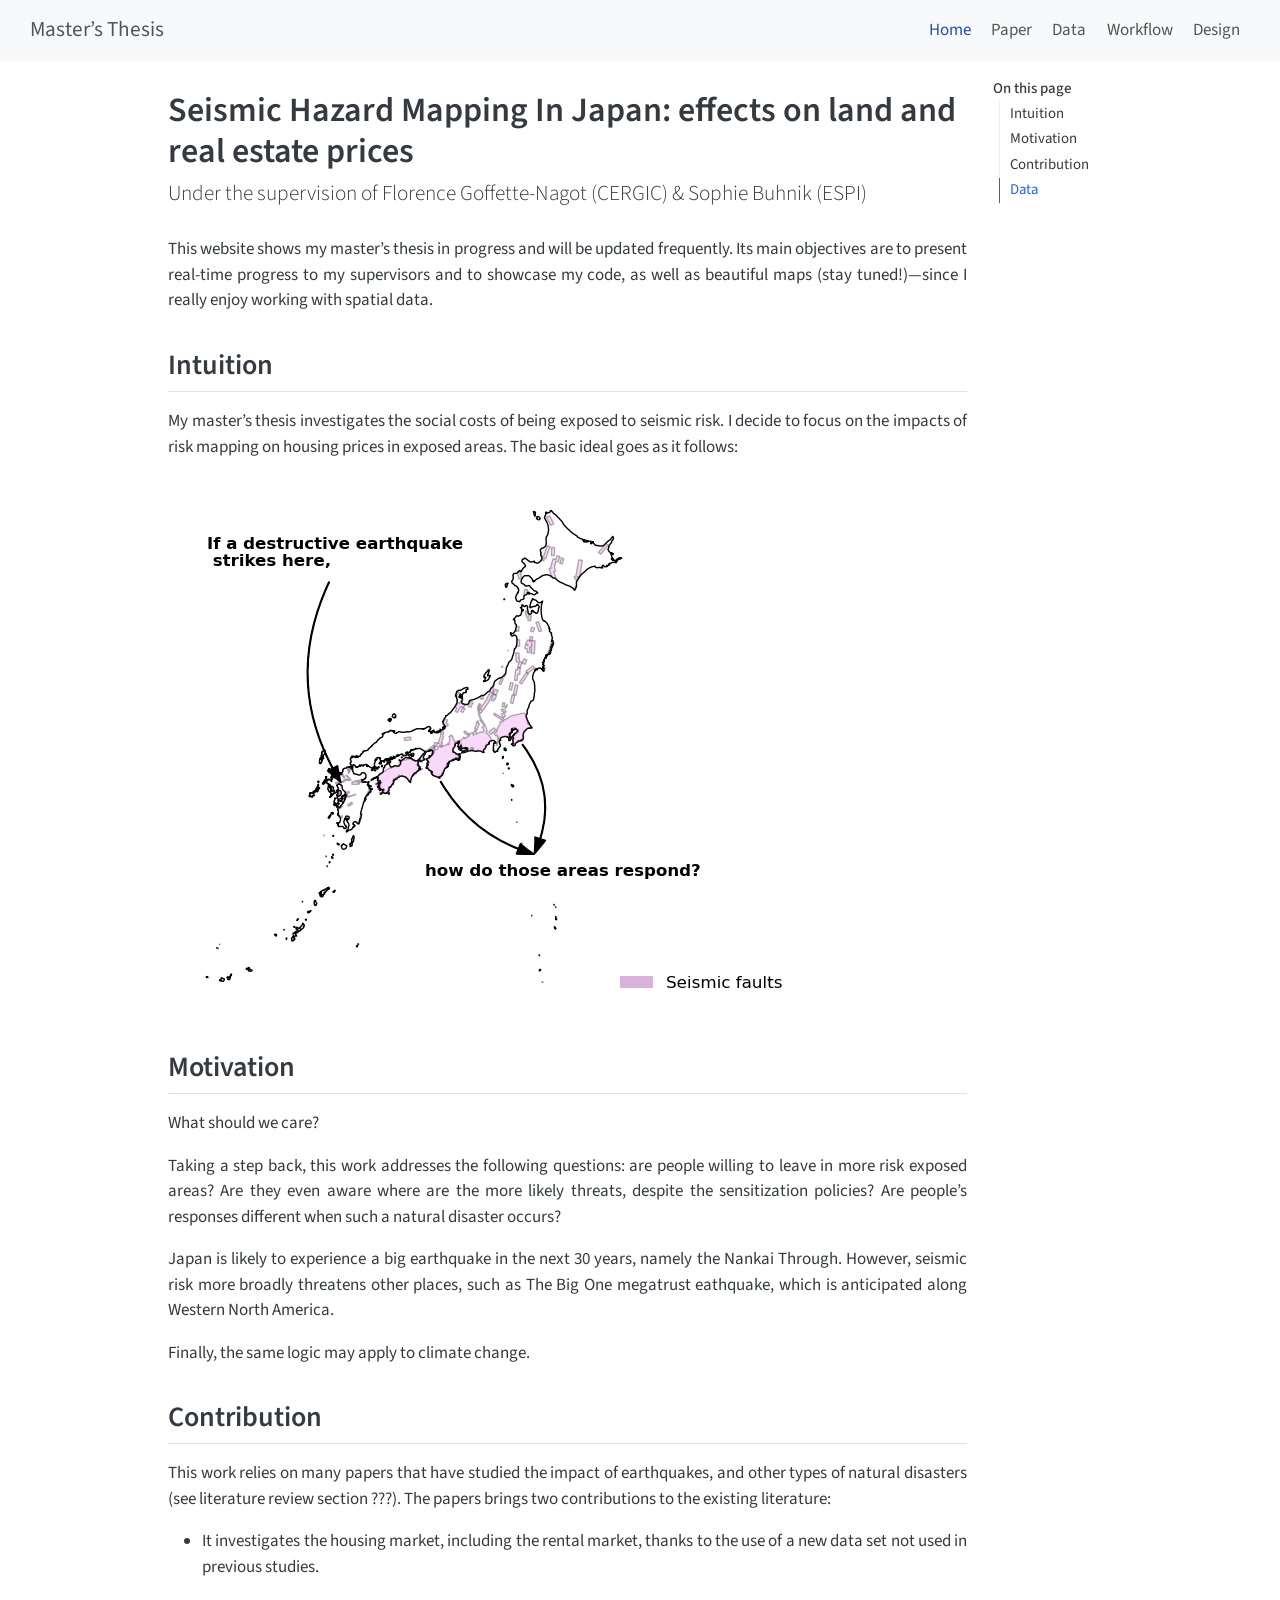
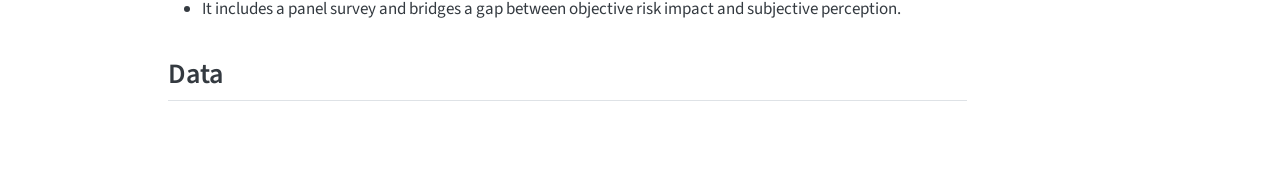
==== commit 501e77da: "new map" ====
--- a/docs/index.html
+++ b/docs/index.html
@@ -110,7 +110,7 @@
    
   <ul>
   <li><a href="#intuition" id="toc-intuition" class="nav-link active" data-scroll-target="#intuition">Intuition</a></li>
-  <li><a href="#motivation" id="toc-motivation" class="nav-link" data-scroll-target="#motivation"><img src="images/pshm_2016_within_simplified.png" class="img-fluid">Motivation</a></li>
+  <li><a href="#motivation" id="toc-motivation" class="nav-link" data-scroll-target="#motivation">Motivation</a></li>
   <li><a href="#contribution" id="toc-contribution" class="nav-link" data-scroll-target="#contribution">Contribution</a></li>
   <li><a href="#data" id="toc-data" class="nav-link" data-scroll-target="#data">Data</a></li>
   </ul>
@@ -143,9 +143,10 @@
 <section id="intuition" class="level2">
 <h2 class="anchored" data-anchor-id="intuition">Intuition</h2>
 <p>My master’s thesis investigates the social costs of being exposed to seismic risk. I decide to focus on the impacts of risk mapping on housing prices in exposed areas. The basic ideal goes as it follows:</p>
+<p><img src="images/pshm_2016_within_simplified_arrows.png" class="img-fluid"></p>
 </section>
 <section id="motivation" class="level2">
-<h2 class="anchored" data-anchor-id="motivation"><img src="images/pshm_2016_within_simplified.png" class="img-fluid">Motivation</h2>
+<h2 class="anchored" data-anchor-id="motivation">Motivation</h2>
 <p>What should we care?</p>
 <p>Taking a step back, this work addresses the following questions: are people willing to leave in more risk exposed areas? Are they even aware where are the more likely threats, despite the sensitization policies? Are people’s responses different when such a natural disaster occurs?</p>
 <p>Japan is likely to experience a big earthquake in the next 30 years, namely the Nankai Through. However, seismic risk more broadly threatens other places, such as The Big One megatrust eathquake, which is anticipated along Western North America.</p>
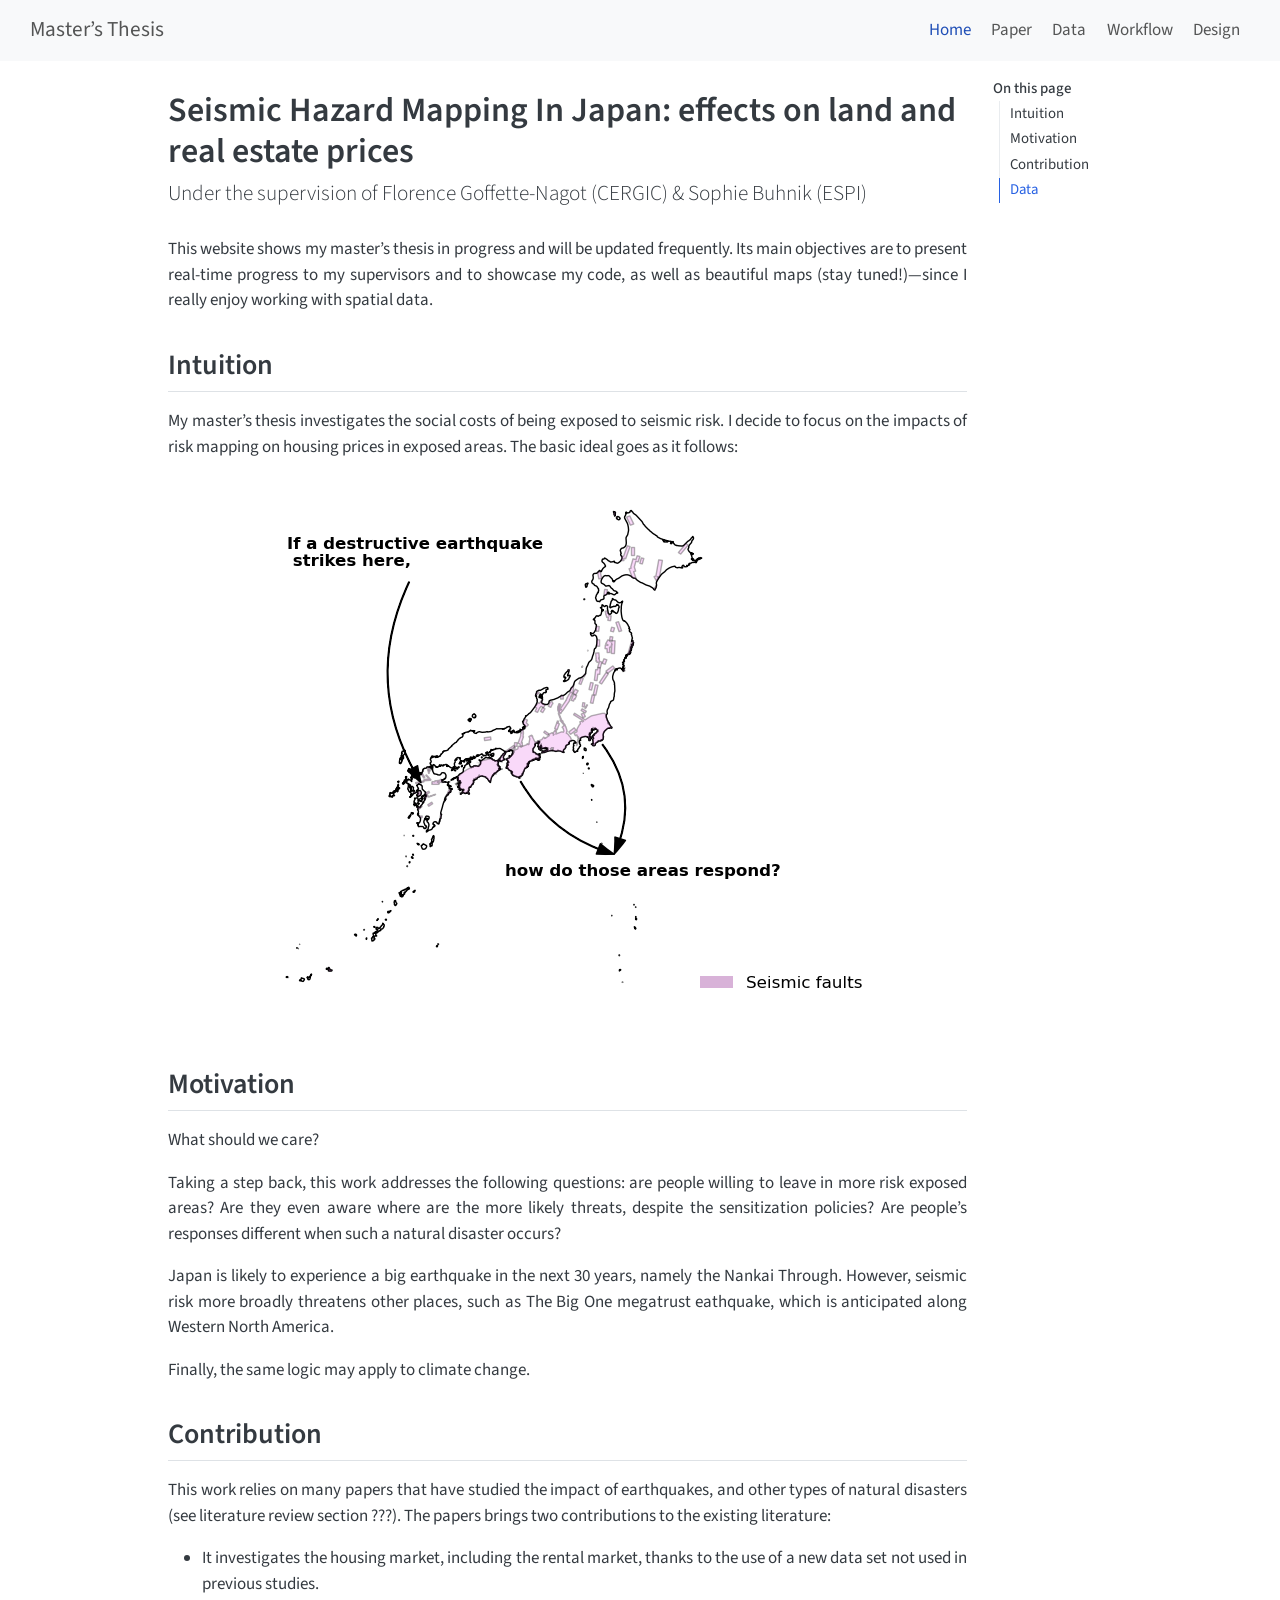
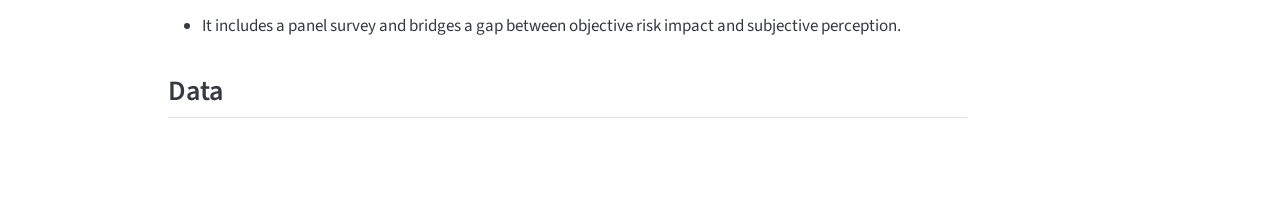
==== commit 1b09a672: "final (I think) map on homepage" ====
--- a/docs/index.html
+++ b/docs/index.html
@@ -143,7 +143,11 @@
 <section id="intuition" class="level2">
 <h2 class="anchored" data-anchor-id="intuition">Intuition</h2>
 <p>My master’s thesis investigates the social costs of being exposed to seismic risk. I decide to focus on the impacts of risk mapping on housing prices in exposed areas. The basic ideal goes as it follows:</p>
-<p><img src="images/pshm_2016_within_simplified_arrows.png" class="img-fluid"></p>
+<div class="quarto-figure quarto-figure-center">
+<figure class="figure">
+<p><img src="images/pshm_2016_within_simplified_arrows.png" class="img-fluid quarto-figure quarto-figure-center figure-img"></p>
+</figure>
+</div>
 </section>
 <section id="motivation" class="level2">
 <h2 class="anchored" data-anchor-id="motivation">Motivation</h2>
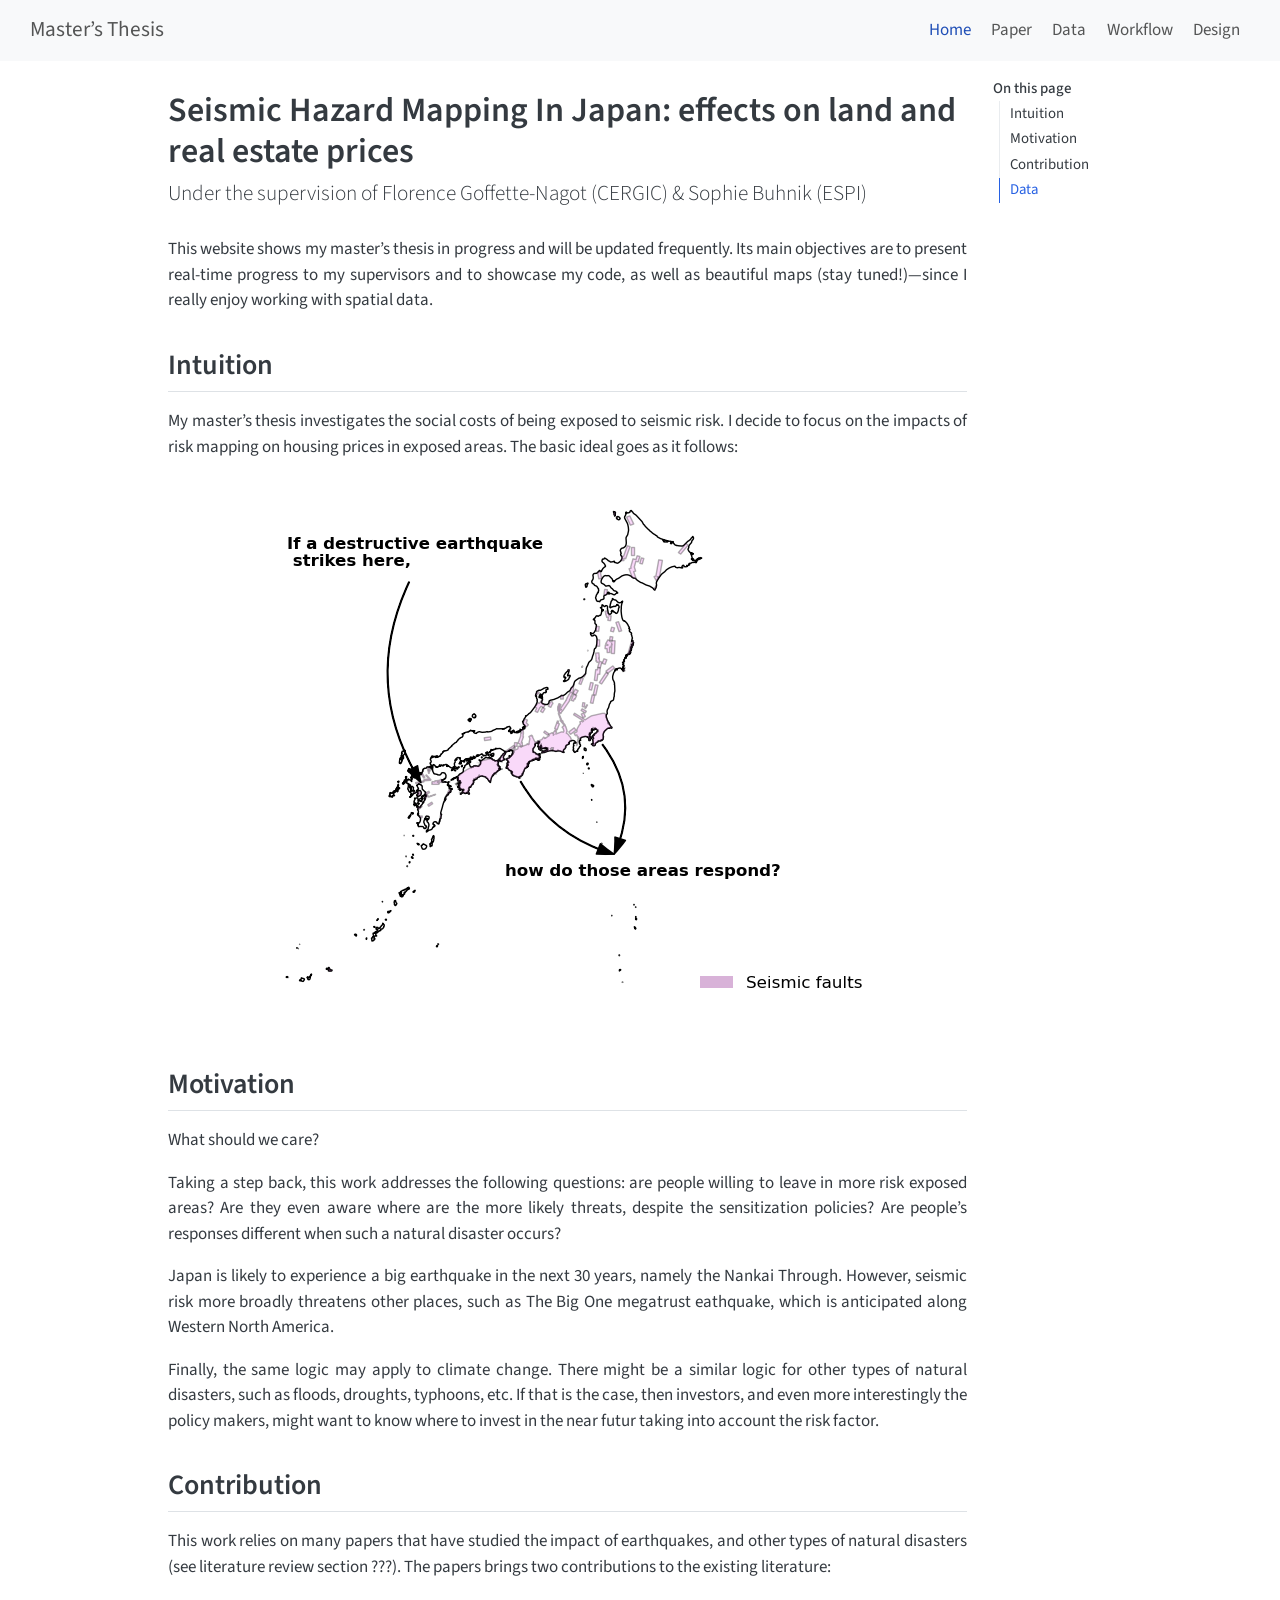
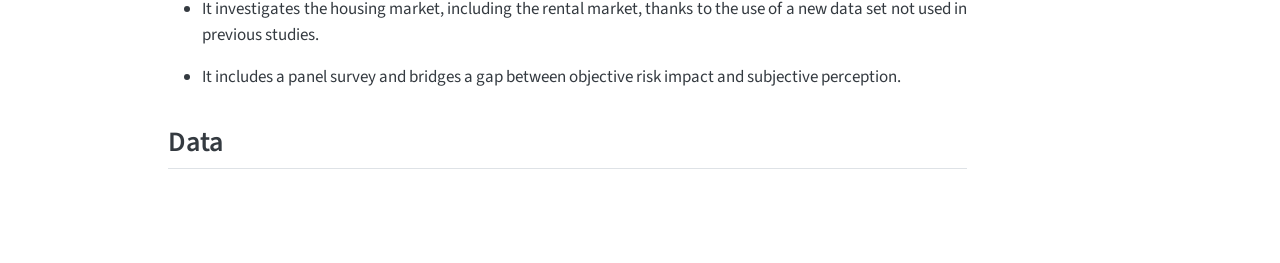
==== commit dbcfb81e: "add text to home page" ====
--- a/docs/index.html
+++ b/docs/index.html
@@ -154,7 +154,7 @@
 <p>What should we care?</p>
 <p>Taking a step back, this work addresses the following questions: are people willing to leave in more risk exposed areas? Are they even aware where are the more likely threats, despite the sensitization policies? Are people’s responses different when such a natural disaster occurs?</p>
 <p>Japan is likely to experience a big earthquake in the next 30 years, namely the Nankai Through. However, seismic risk more broadly threatens other places, such as The Big One megatrust eathquake, which is anticipated along Western North America.</p>
-<p>Finally, the same logic may apply to climate change.</p>
+<p>Finally, the same logic may apply to climate change. There might be a similar logic for other types of natural disasters, such as floods, droughts, typhoons, etc. If that is the case, then investors, and even more interestingly the policy makers, might want to know where to invest in the near futur taking into account the risk factor.</p>
 </section>
 <section id="contribution" class="level2">
 <h2 class="anchored" data-anchor-id="contribution">Contribution</h2>
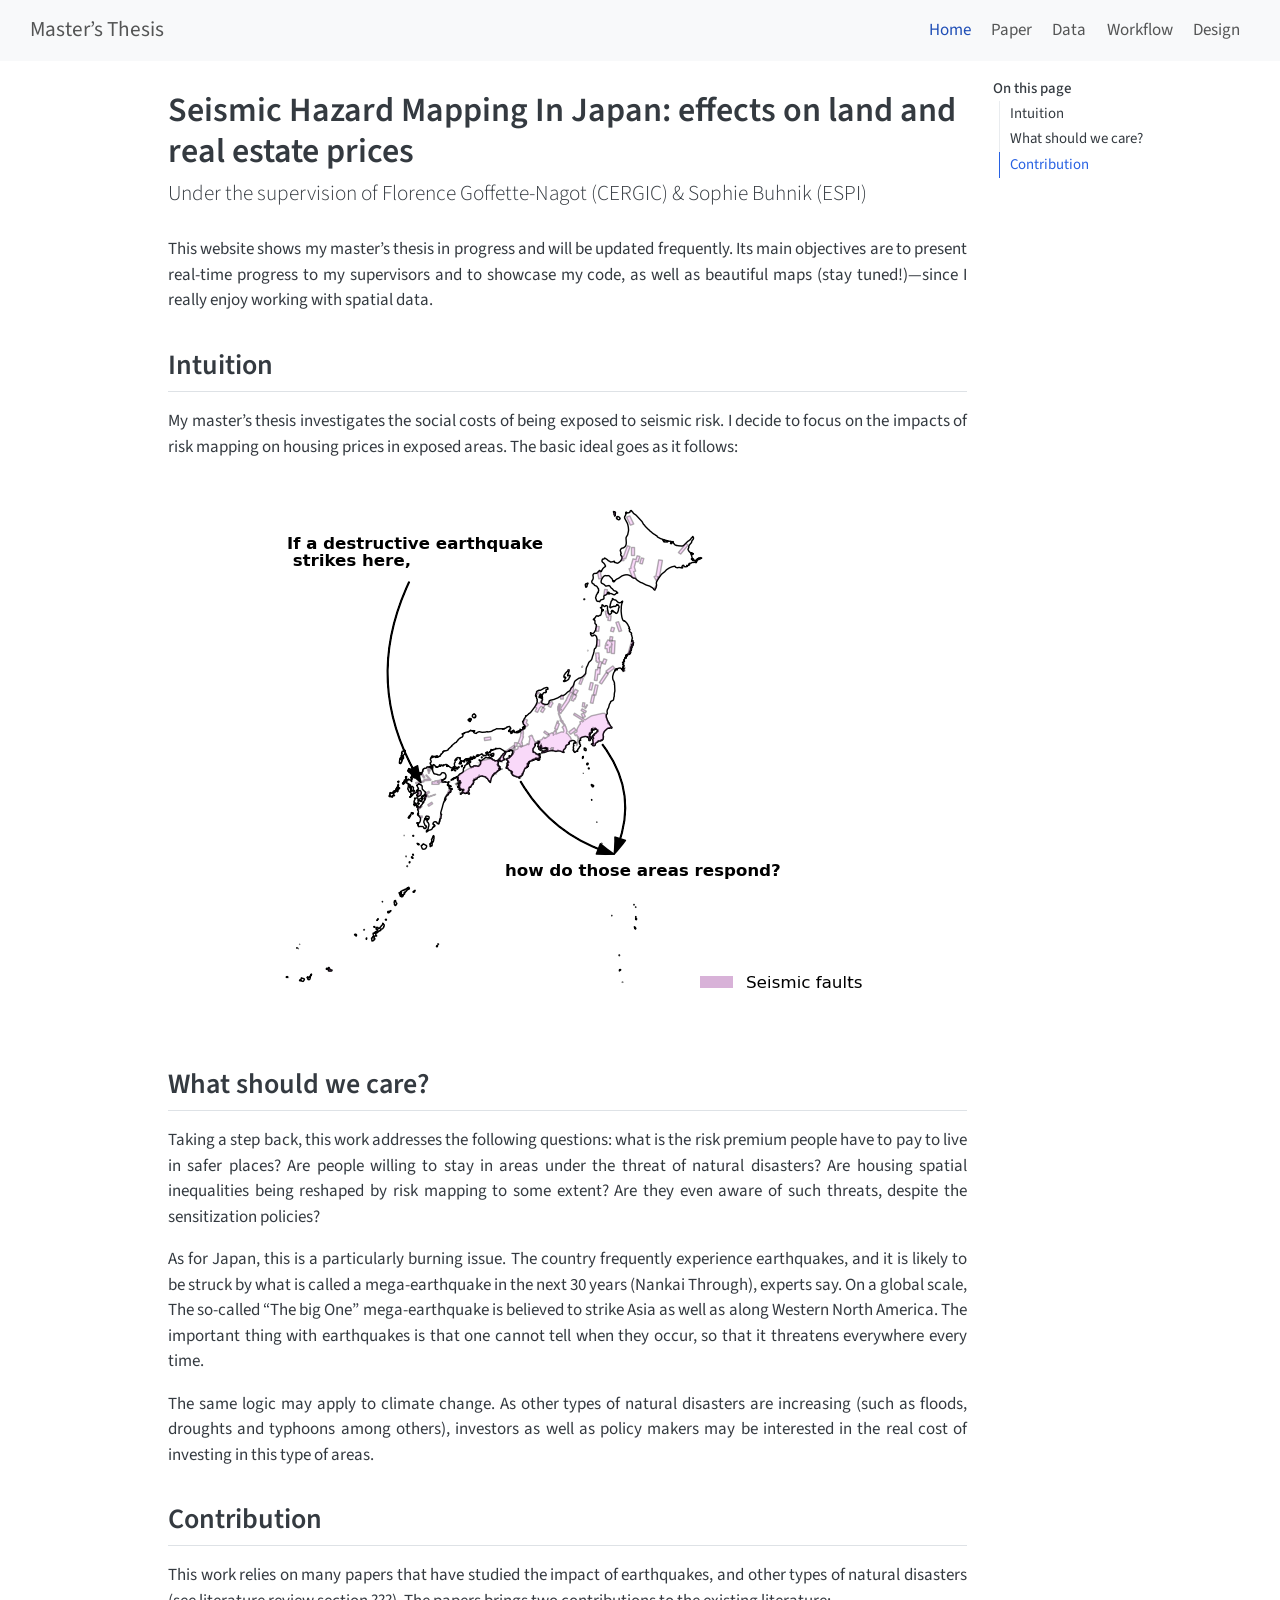
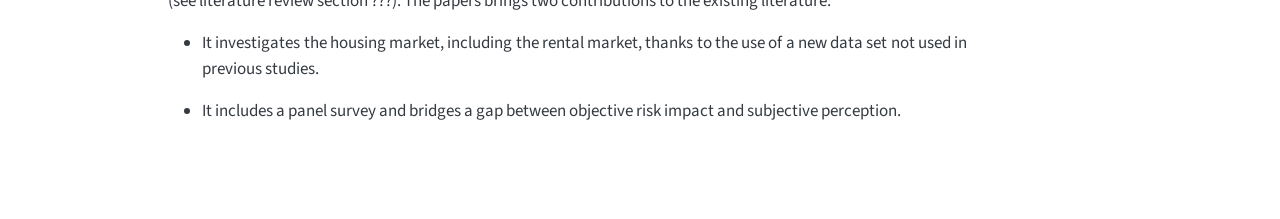
==== commit c314f64f: "adding data section" ====
--- a/docs/index.html
+++ b/docs/index.html
@@ -110,9 +110,8 @@
    
   <ul>
   <li><a href="#intuition" id="toc-intuition" class="nav-link active" data-scroll-target="#intuition">Intuition</a></li>
-  <li><a href="#motivation" id="toc-motivation" class="nav-link" data-scroll-target="#motivation">Motivation</a></li>
+  <li><a href="#what-should-we-care" id="toc-what-should-we-care" class="nav-link" data-scroll-target="#what-should-we-care">What should we care?</a></li>
   <li><a href="#contribution" id="toc-contribution" class="nav-link" data-scroll-target="#contribution">Contribution</a></li>
-  <li><a href="#data" id="toc-data" class="nav-link" data-scroll-target="#data">Data</a></li>
   </ul>
 </nav>
     </div>
@@ -149,12 +148,11 @@
 </figure>
 </div>
 </section>
-<section id="motivation" class="level2">
-<h2 class="anchored" data-anchor-id="motivation">Motivation</h2>
-<p>What should we care?</p>
-<p>Taking a step back, this work addresses the following questions: are people willing to leave in more risk exposed areas? Are they even aware where are the more likely threats, despite the sensitization policies? Are people’s responses different when such a natural disaster occurs?</p>
-<p>Japan is likely to experience a big earthquake in the next 30 years, namely the Nankai Through. However, seismic risk more broadly threatens other places, such as The Big One megatrust eathquake, which is anticipated along Western North America.</p>
-<p>Finally, the same logic may apply to climate change. There might be a similar logic for other types of natural disasters, such as floods, droughts, typhoons, etc. If that is the case, then investors, and even more interestingly the policy makers, might want to know where to invest in the near futur taking into account the risk factor.</p>
+<section id="what-should-we-care" class="level2">
+<h2 class="anchored" data-anchor-id="what-should-we-care">What should we care?</h2>
+<p>Taking a step back, this work addresses the following questions: what is the risk premium people have to pay to live in safer places? Are people willing to stay in areas under the threat of natural disasters? Are housing spatial inequalities being reshaped by risk mapping to some extent? Are they even aware of such threats, despite the sensitization policies?</p>
+<p>As for Japan, this is a particularly burning issue. The country frequently experience earthquakes, and it is likely to be struck by what is called a mega-earthquake in the next 30 years (Nankai Through), experts say. On a global scale, The so-called “The big One” mega-earthquake is believed to strike Asia as well as along Western North America. The important thing with earthquakes is that one cannot tell when they occur, so that it threatens everywhere every time.</p>
+<p>The same logic may apply to climate change. As other types of natural disasters are increasing (such as floods, droughts and typhoons among others), investors as well as policy makers may be interested in the real cost of investing in this type of areas.</p>
 </section>
 <section id="contribution" class="level2">
 <h2 class="anchored" data-anchor-id="contribution">Contribution</h2>
@@ -163,9 +161,6 @@
 <li><p>It investigates the housing market, including the rental market, thanks to the use of a new data set not used in previous studies.</p></li>
 <li><p>It includes a panel survey and bridges a gap between objective risk impact and subjective perception.</p></li>
 </ul>
-</section>
-<section id="data" class="level2">
-<h2 class="anchored" data-anchor-id="data">Data</h2>
 
 
 </section>
